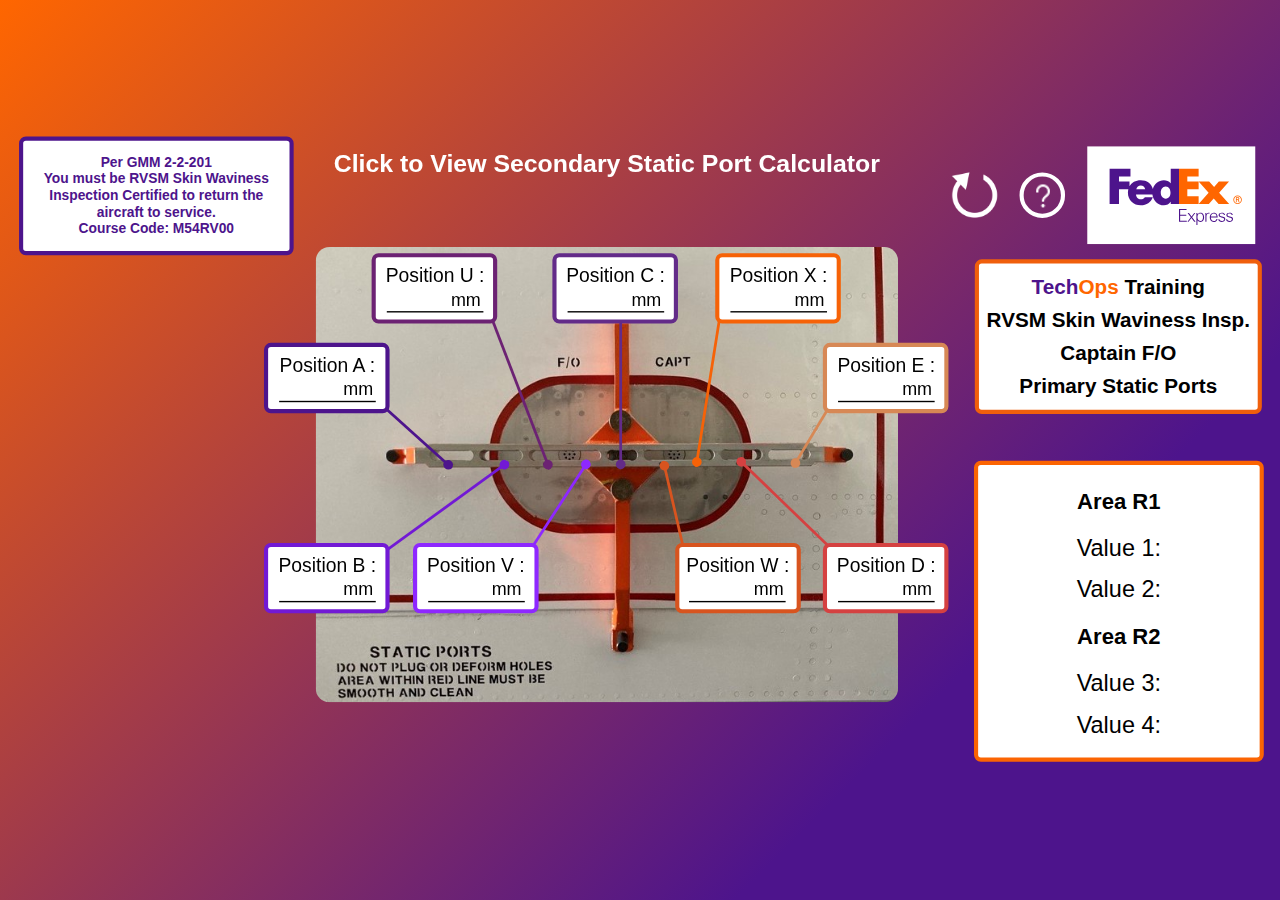
==== index.html @ b3b15b3c "update" ====
<!DOCTYPE html>
<html lang="en">

<head>
  <meta charset="UTF-8">
  <meta http-equiv="X-UA-Compatible" content="IE=edge">
  <meta name="viewport" content="width=device-width, initial-scale=1.0">
  <link rel="stylesheet" href="assets/css/style.css">
  <title>PW-4000 Engine</title>
</head>

<body>
<main>

  <section>


    <div class="tire">
      <h4>
        Per GMM 2-2-201
        <br>
        You must be RVSM Skin Waviness <br>
    Inspection Certified to return the <br>
    aircraft to  service. <br>
    Course Code: M54RV00
    </h4>
      <div class="switcher">
        <!-- <a href="index.html"> Primary Static Port Calculator</a> -->
        <a href="secondary.html">Click to View Secondary Static Port Calculator</a>
      </div>
      <h2>
        <span style="color:rgba(77,20,140,1)">Tech</span><span style="color:rgba(255,102,0,1)">Ops</span>
        Training
        <br>
        RVSM Skin Waviness Insp. <br>
    Captain F/O <br>
    Primary Static Ports
    </h2>
    <div class="btns-logo">
      <button class="reset" name="button" onclick="reset();">
        <img src="assets/images/reset.png" alt="">
      </button>
      <a  onclick="popup1()" class="info-btn ">
        <img src="assets/images/question-mark.png"  alt="">
      </a>
      <span class="popuptext" id="myPopup"><a href="https://training.techops.fedex.com/resources/video/other/How_To_Use_The_PW4000_Rub_Strip_Calculator.mp4" target="blank">How To Use The PW4000 Rub Strip Calculator</a>
     <br>   <a href="https://training.techops.fedex.com/resources/video/other/How_To_Use_The_PW4000_Rub_Strip_Calculator.mp4" target="blank">Dummy Link</a></span>
      <img class="logo" src="assets/images/FedEx.svg" alt="">
    </div>

      <img id="engine-img" src="assets/images/PrimaryPortCentered2.png" alt="">

      <div class="inputs" id="p1">
        <label for="">Position A :</label>
        <input class="position_data" type="number" name="" id="inp1">
      </div>
      <div class="inputs" id="p2">
        <label for="">Position B :</label>
        <input class="position_data" type="number" name="" id="inp2">
      </div>
      <div class="inputs" id="p3">
        <label for="">Position U :</label>
        <input class="position_data" type="number" name="" id="inp3">
      </div>
      <div class="inputs" id="p4">
        <label for="">Position V :</label>
        <input class="position_data" type="number" name="" id="inp4">
      </div>
      <div class="inputs" id="p5">
        <label for="">Position C :</label>
        <input class="position_data" type="number" name="" id="inp5">
      </div>
      <div class="inputs" id="p6">
        <label for="">Position W :</label>
        <input class="position_data" type="number" name="" id="inp6">
      </div>
      <div class="inputs" id="p7">
        <label for="">Position X :</label>
        <input class="position_data" type="number" name="" id="inp7">
      </div>
      <div class="inputs" id="p8">
        <label for="">Position D :</label>
        <input class="position_data" type="number" name="" id="inp8">
      </div>
      <div class="inputs" id="p9">
        <label for="">Position E :</label>
        <input class="position_data" type="number" name="" id="inp9">
      </div>

      <div class="lines" id="line1"></div>
      <div class="lines" id="line2"></div>
      <div class="lines" id="line3"></div>
      <div class="lines" id="line4"></div>
      <div class="lines" id="line5"></div>
      <div class="lines" id="line6"></div>
      <div class="lines" id="line7"></div>
      <div class="lines" id="line8"></div>
      <div class="lines" id="line9"></div>
      <div class="output">
        <div class="">
            <span class="area">Area R1</span>
          <h3 class="groups" id="groupA"> Value 1: <span></span> </h3>
          <h3 class="groups" id="groupB"> Value 2: <span></span> </h3>
          <span class="area">Area R2</span>
          <h3 class="groups" id="groupC"> Value 3: <span></span> </h3>
          <h3 class="groups" id="groupD"> Value 4: <span></span> </h3>
          <!-- <h1 class="groups" id="groupE"><b> Group E:</b> <span></span> </h1>
          <h1 class="groups" id="groupF"><b> Group F:</b> <span></span> </h1> -->
        </div>

      </div>


    </div>

  </section>

</main>
  <script type="text/javascript" src="assets/js/main.js">

  </script>
  <script>

    function popup1() {
      var popup = document.getElementById("myPopup");
    popup.classList.toggle("show");
  }
  </script>
</body>

</html>
---- assets/css/style.css ----
bor {
  margin: 0px;
  padding: 0px;
  box-sizing: border-box;
}

:focus {
  outline: none;
}

body {
  position: relative;
  font-family: sans-serif;
  background: linear-gradient(
    -45deg,
    rgb(77, 20, 140) 25%,
    rgb(255, 102, 0) 100%
  );
  width: 100vw;
  height: 100vh;
  display: flex;
  align-items: center;
  justify-content: center;
  overflow: hidden !important;
  margin: 0px !important;
  display: -webkit-flex;
  /* NEW */
  display: flex;
  -webkit-flex-wrap: wrap;
  /* NEW */
}
main {
  overflow: hidden;
  width: 100vw;
  height: 100vh;
  display: block;
  display: flex;
  align-items: center;
  justify-content: center;
}
h2 {
  position: absolute;
  right: -28%;
  top: 50%;
  transform: translate(70%, calc(-0% - 170px));
  text-align: left;
  font-size: 15px;
  line-height: 24px;
  padding: 5px;
  background: white;
  border-radius: 5px;
  border: 3px solid rgb(240, 95, 12);
  text-align: center;
  width: 192px;
}

h4 {
  position: absolute;
  left: -51%;
  top: -28%;
  text-align: left;
  font-size: 10px;
  line-height: 12px;
  padding: 10px 15px;
  background: white;
  color: rgb(77, 20, 140);
  border-radius: 5px;
  border: 3px solid rgb(77, 20, 140);
  text-align: center;
}
section {
  width: fit-content;
  height: fit-content;
  padding: 89px 270px 50px 222px !important;
  margin: auto;
  transform-origin: center;
}
.switcher {
  position: absolute;
  top: -24%;
  width: 100%;
  left: 50%;
  transform: translateX(-50%);
  display: flex;
  flex-direction: column;
  gap: 10px;
  padding: 10px;
}
.switcher a {
  font-size: 18px;
  color: #fff;
  font-weight: 600;
  text-align: center;
  text-decoration: none;
}
.tire {
  margin: auto;
  display: block;
  position: relative;
  width: fit-content;
  /* transform: translateY(-10px); */
}

.landscapeScreen #engine-img {
  height: 335px;
  border-radius: 10px;
}

.portraitScreen #engine-img {
  height: 335px;
  border-radius: 10px;
}

.inputs {
  background-color: white;
  padding: 5px 0;
  width: 85px;
  position: absolute;
  z-index: 1;
  transform-origin: center center;
  border-radius: 5px;
  border: 3px solid black;
  display: block;
}

.inputs label {
  width: auto;
  display: block;
  text-align: center;
  font-size: 14px;
}

.inputs input {
  font-size: 16px;
  text-align: center;
  border-top: none;
  border-right: none;
  border-left: none;
  border-image: initial;
  border-bottom: 1px solid black;
  border-radius: 0px;
  width: 40px;
  margin: auto;
  display: block;
  padding: 0;
  padding-right: 30px;
}
.inputs::after{
  content: "mm";
  display: block;
  width: 25px;
  position: absolute;
  right: 6px;
  bottom: 7px;
  font-size: 13px;
}


.inputs input::-webkit-outer-spin-button,
.inputs input::-webkit-inner-spin-button {
  appearance: none;
  margin: 0px;
}

.inputs input[type="number"] {
}

.reset {
  border: 0px;
  background: transparent;
  /* position: absolute; */
  /* right: -130px; */
  /* top: 70px; */
  width: 33px;
  height: 33px;
  padding: 0px;
}

.reset img {
  width: 100%;
}

#p1 {
  left: 2%;
  top: 28.5%;
  transform: translate(-50%, -50%);
  border-color: rgb(77, 20, 140);
}

#p2 {
  left: 2%;
  top: 72%;
  transform: translate(-50%, -50%);
  border-color: rgb(114 25 213);
}

#p3 {
  left: 20.5%;
  top: 9%;
  transform: translate(-50%, -50%);
  border-color: rgb(108, 34, 115);
}

#p4 {
  left: 27.5%;
  bottom: 28%;
  transform: translate(-50%, 50%);
  border-color: rgb(142 40 255);
}

#p5 {
  left: 51.5%;
  bottom: 91%;
  transform: translate(-50%, 50%);
  border-color:      #632b89;
}

#p6 {
  right: 27.5%;
  bottom: 28%;
  transform: translate(50%, 50%);
  border-color: rgb(216, 84, 31);
}

#p7 {
  right: 20.5%;
  top: 9%;
  transform: translate(50%, -50%);
  border-color: rgb(246, 98, 7);
}

#p8 {
  right: 2%;
  top: 72%;
  transform: translate(50%, -50%);
  border-color: rgb(213 65 65);
}
#p9 {
  right: 2%;
  top: 28.5%;
  transform: translate(50%, -50%);
  border-color: rgb(215 136 85);
}

.lines {
  width: 2px;
  background: red;
  position: absolute;
  z-index: 0;
  height: 120px;
  transform-origin: center center;
}

.lines::after {
  content: "";
  display: block;
  width: 7px;
  height: 7px;
  background: red;
  position: absolute;
  bottom: 0px;
  left: 50%;
  transform: translateX(-50%);
  border-radius: 50%;
}

#line1 {
  left: 12.7%;
  top: 36%;
  transform: translate(-50%, -50%) rotate(-48deg);
  background: rgb(77, 20, 140);
}

#line1::after {
  background: rgb(77, 20, 140);
}

#line2 {
  left: 21.5%;
  top: 57.2%;
  transform: translate(-50%, -50%) rotate(-126deg);
  /* height: 109px; */
  background: rgb(114 25 213);
}

#line2::after {
  background: rgb(114 25 213);
}

#line3 {
  left: 35.2%;
  top: 31.4%;
  transform: translate(-50%, -50%) rotate(-21deg);
  /* height: 111px; */
  background: rgb(108, 34, 115);
}

#line3::after {
  background: rgb(108, 34, 115);
}

#line4 {
  left: 39.1%;
  bottom: 38.7%;
  transform: translate(-50%, 50%) rotate(-147deg);
  background: rgb(142 40 255);
}

#line4::after {
  background: rgb(142 40 255);
}

#line5 {
  left: 52.5%;
  bottom: 69.7%;
  transform: translate(-50%, 50%) rotate(360deg);
  background: #632b89;
}

#line5::after {
  background: #632b89;
}

#line6 {
  right: 38%;
  bottom: 40.5%;
  transform: translate(50%, 50%) rotate(167deg);
  background: rgb(216, 84, 31);
  height: 90px;
}

#line6::after {
  background: rgb(216, 84, 31);
}

#line7 {
  right: 32.5%;
  top: 30%;
  transform: translate(50%, -50%) rotate(9deg);
  background: rgb(246, 98, 7);
}

#line7::after {
  background: rgb(246, 98, 7);
}

#line8 {
  right: 17.2%;
  top: 58.5%;
  transform: translate(50%, -50%) rotate(134deg);
  background: rgb(213 65 65);
}

#line8::after {
  background: rgb(213 65 65);
}

#line9 {
  right: 12.6%;
    top: 36.2%;
    transform: translate(50%, -50%) rotate(31deg);
    height: 90px;
    background: rgb(215 136 85);
}

#line9::after {
  background: rgb(215 136 85);
}

.output {
  display: block;
  align-items: center;
  justify-content: center;
  flex-grow: 1;
  width: 188px;
  padding: 8px;
  position: absolute;
  right: -28%;
  top: 33%;
  transform: translate(70%, calc(-0% + 45px));
  background: white;
  border-radius: 5px;
  border: 3px solid rgb(251, 100, 2);
}

.output > div {
  width: 100%;
}
.output span {
  margin: 10px 0;
  font-weight: 600;
  text-align: center;
}
.area {
  display: block;
  margin: auto;
}
.groups {
  display: block;
  font-size: 17px;
  line-height: 30px;
  text-align: center;
  margin: 0px;
  font-weight: 500;
}

.info-btn {
  /* position: absolute; */
  /* right: -75px; */
  /* top: 70px; */
  width: 27px;
  height: 27px;
  border-radius: 50%;
  border: 3px solid white;
  display: flex;
  align-items: center;
  justify-content: center;
}

.info-btn img {
  width: 20px;
}

.logo {
  /* position: absolute; */
  /* left: -17%; */
  /* top: 23%; */
  width: 122px;
  background: white;
}

.btns-logo {
  position: absolute;

  width: 220px;

  height: 79px;

  /* background: red; */

  right: -45%;

  top: 18px;

  right: -25%;

  top: 50%;

  transform: translate(70%, calc(-0% - 244px));

  display: flex;

  align-items: center;

  justify-content: space-between;
  z-index: 3;
}

/* @media (max-width: 1200px) {
  section {
    position: relative;

    padding: 75px 160px 0px 160px !important;
  }
} */
/* @media (max-width: 892px) {
  .switcher a {
    font-size: 15px;
  }
  .info-btn {
    width: 25px;
    height: 25px;
  }
  .btns-logo {
    width: 185px;
    right: -11%;
  }
  .logo {
    width: 85px;
  }
  .reset img {
    width: 90%;
  }
  h4 {
    left: -31%;
    top: -26%;
    font-size: 9px;
    padding: 8px 4px;
    max-width: 115px;
  }
  h2 {
    right: -20%;
    top: 50%;
    font-size: 12px;
    line-height: 17px;
    max-width: 115px;
  }
  .output {
    max-width: 115px;
    position: absolute;
    right: -20%;
    top: 24%;
    padding: 3px;
  }
  .groups {
    font-size: 16px;
  }
  section {
    padding-right: 167px !important;
  }
  .output span {
    margin: 3px 0;
  }
} */
@media (max-width: 745px) {
  .portraitScreen #engine-img {
    height: 300px;
    border-radius: 10px;
  }
  h4 {

    max-width: 100px;
}
h2 , .output{
  max-width: 102px;
}
.btns-logo {
  width: 164px;
  right: -11%;
}


}

/* --- popup-- */
.info-btn {
  cursor: pointer;
}

/* The actual popup */
.popuptext {
  visibility: hidden;
  min-width: 160px;
  background-color: rgb(255, 255, 255);
  color: #fff;
  text-align: center;
  border-radius: 6px;
  padding: 4px 0;
  position: absolute;
  z-index: 1;
  bottom:-70%;
  left: -37%;
  text-decoration: none;
  border: 1px solid rgb(253, 101, 2);
}

.popuptext a {
  text-decoration: none;
  color: blue;
  /* font-weight: 600; */
  /* text-align: center; */
  /* font-size: 18px; */
}

/* Popup arrow */
.popuptext::after {
  content: "";
  position: absolute;
  top: -40%;
  transform: rotate(180deg);
  left: 47%;
  margin-left: -5px;
  border-width: 12px;
  border-style: solid;
  border-color: rgb(253, 101, 2) transparent transparent transparent;
}

/* Toggle this class - hide and show the popup */
.show {
  visibility: visible;
  -webkit-animation: fadeIn 1s;
  animation: fadeIn 1s;
}

/* Add animation (fade in the popup) */
@-webkit-keyframes fadeIn {
  from {
    opacity: 0;
  }

  to {
    opacity: 1;
  }
}

@keyframes fadeIn {
  from {
    opacity: 0;
  }

  to {
    opacity: 1;
  }
}

@media (min-height: 629px) {
  .landscapeScreen #engine-img {
    height: 330px;
    border-radius: 10px;
  }
}

@media (max-width: 925px) {
  section{
    transform: scale(0.9) translateY(-7%);
  }
}

@media (min-width: 1050px) {
  section{
    transform: scale(1.1) translateY(-7%);
  }
}

@media (min-width: 1100px) {
  section{
    transform: scale(1.2) translateY(-7%);
  }
}
@media (min-width: 1150px) {
  section{
    transform: scale(1.25) translateY(-7%);
  }
}
@media (min-width: 1180px) {
  section{
    transform: scale(1.28) translateY(-7%);
  }
}
@media (min-width: 1200px) {
  section{
    transform: scale(1.3);
  }
}
@media (min-width: 1250px) {
  section{
    transform: scale(1.35);
  }
}
@media (min-width: 1280px) {
  section{
    transform: scale(1.38);
  }
}
@media (min-width: 1300px) {
  section{
    transform: scale(1.4);
  }
}
@media (min-width: 1600px) {
  section{
    transform: scale(1.5);
  }
}
@media (min-width: 1800px) {
  section{
    transform: scale(1.65);
  }
}


/* @media (max-width: 1200px) {
  section {
    transform: translateY(-5%);
  }
} */
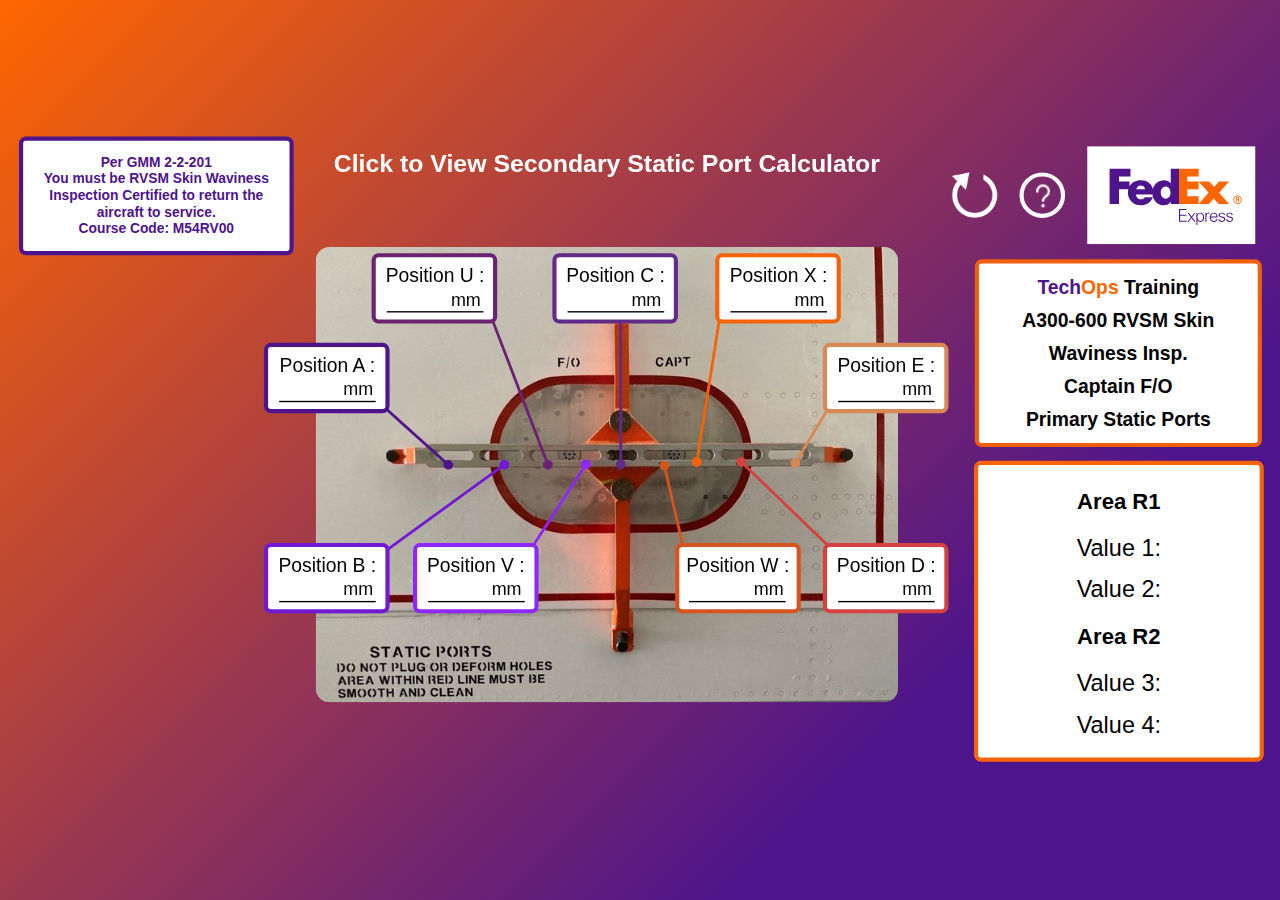
==== commit 9130c991: "update" ====
--- a/index.html
+++ b/index.html
@@ -32,7 +32,8 @@
         <span style="color:rgba(77,20,140,1)">Tech</span><span style="color:rgba(255,102,0,1)">Ops</span>
         Training
         <br>
-        RVSM Skin Waviness Insp. <br>
+        A300-600 RVSM Skin <br>
+    Waviness Insp. <br>
     Captain F/O <br>
     Primary Static Ports
     </h2>
--- a/assets/css/style.css
+++ b/assets/css/style.css
@@ -44,7 +44,7 @@
   top: 50%;
   transform: translate(70%, calc(-0% - 170px));
   text-align: left;
-  font-size: 15px;
+  font-size: 14px;
   line-height: 24px;
   padding: 5px;
   background: white;
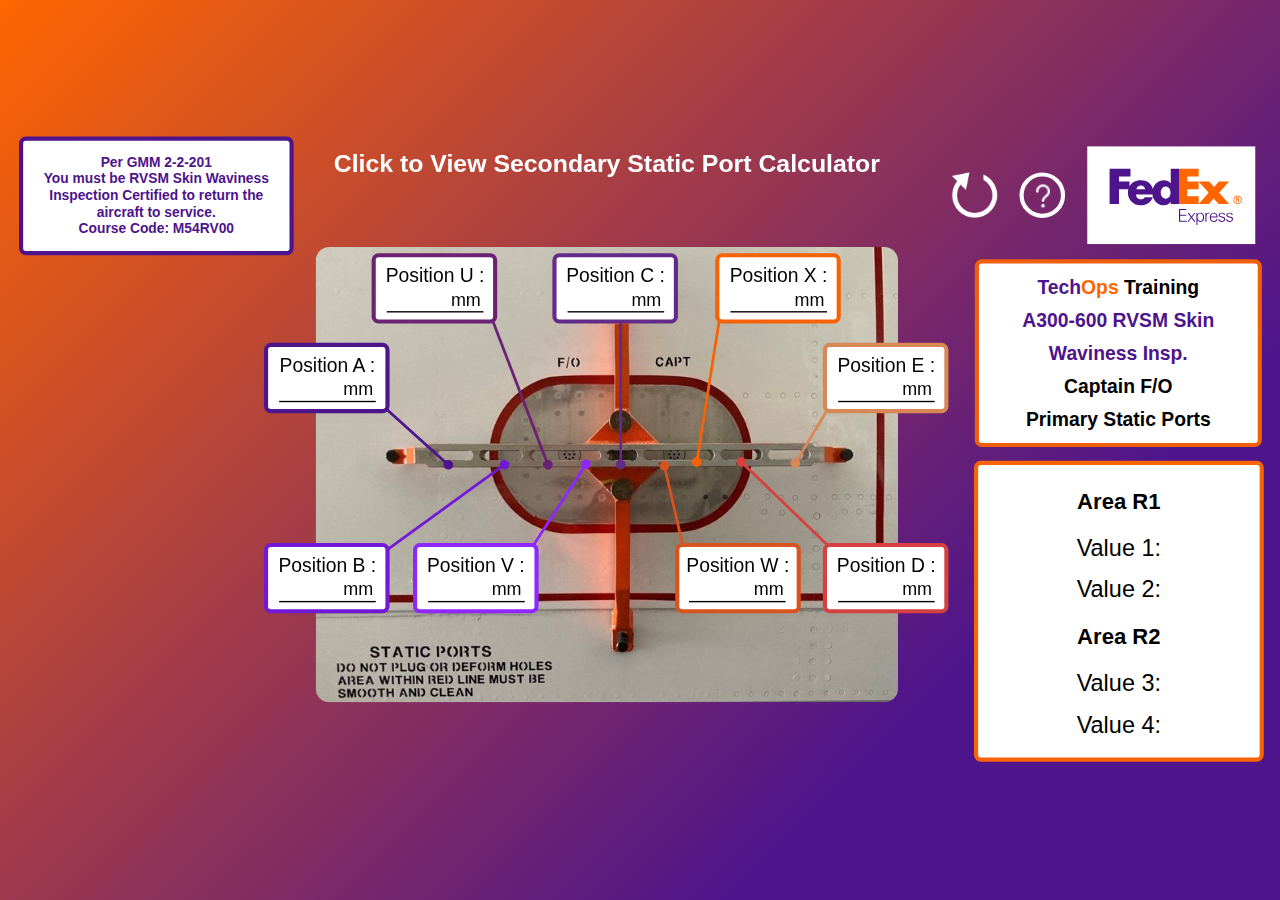
==== commit 9ae7f5e6: "update" ====
--- a/index.html
+++ b/index.html
@@ -32,8 +32,10 @@
         <span style="color:rgba(77,20,140,1)">Tech</span><span style="color:rgba(255,102,0,1)">Ops</span>
         Training
         <br>
+        <span style="color:rgba(77,20,140,1)">
         A300-600 RVSM Skin <br>
     Waviness Insp. <br>
+    </span>
     Captain F/O <br>
     Primary Static Ports
     </h2>
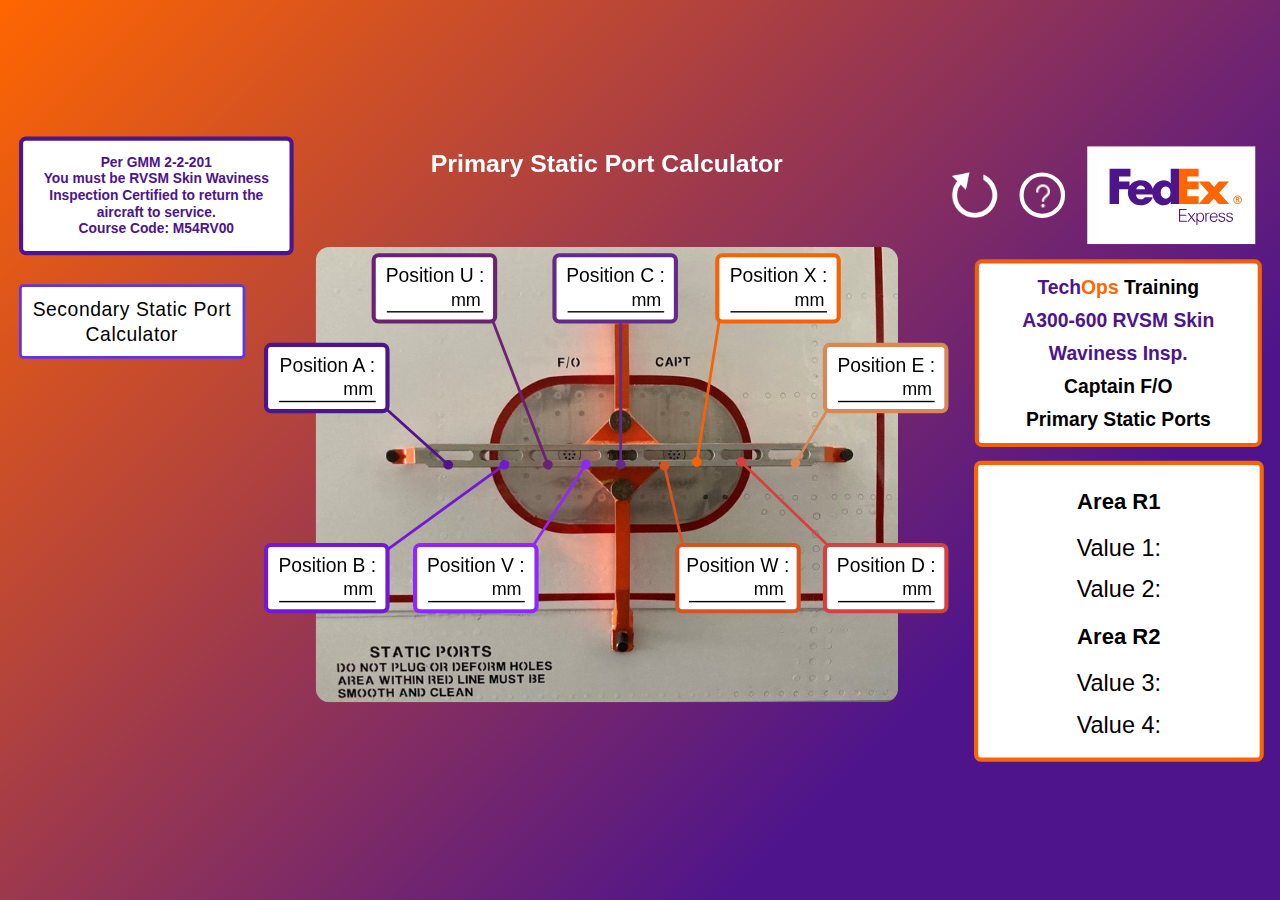
==== commit 0cc92a4c: "update" ====
--- a/index.html
+++ b/index.html
@@ -16,6 +16,15 @@
 
 
     <div class="tire">
+ 
+      <!-- <a class="switchbtn" href="secondary.html"> Secondary Static  Port Calculator
+      </a> -->
+
+      <a href="secondary.html" class="switchbtn">
+  
+    Secondary Static Port <br> Calculator
+      </a >
+
       <h4>
         Per GMM 2-2-201
         <br>
@@ -26,7 +35,7 @@
     </h4>
       <div class="switcher">
         <!-- <a href="index.html"> Primary Static Port Calculator</a> -->
-        <a href="secondary.html">Click to View Secondary Static Port Calculator</a>
+        <a >Primary Static Port Calculator</a>
       </div>
       <h2>
         <span style="color:rgba(77,20,140,1)">Tech</span><span style="color:rgba(255,102,0,1)">Ops</span>
--- a/assets/css/style.css
+++ b/assets/css/style.css
@@ -68,6 +68,48 @@
   border: 3px solid rgb(77, 20, 140);
   text-align: center;
 }
+
+
+.switchbtn {
+  display: flex;
+  position: absolute;
+  text-align: center;
+  left: -51%;
+  top: 8%;
+  height: 3em;
+  text-decoration: none;
+  padding: 4px 8px;
+  min-width: 100px;
+  align-items: center;
+  justify-content: center;
+  color: #000000;
+  border-radius: 3px;
+  letter-spacing: 0.4px;
+  transition: all 0.2s linear;
+  font-weight: 500;
+  cursor: pointer;
+  border: 2px solid rgb(91, 55, 234);
+  background: #fff;
+  
+  font-size: 14px;
+line-height: 18px;
+ }
+ 
+ .switchbtn > svg {
+  margin-right: 5px;
+  margin-left: 5px;
+  font-size: 20px;
+  transition: all 0.4s ease-in;
+ }
+ 
+ .switchbtn:hover > svg {
+  font-size: 1.2em;
+  transform: translateX(-5px);
+ }
+ 
+ 
+
+
 section {
   width: fit-content;
   height: fit-content;
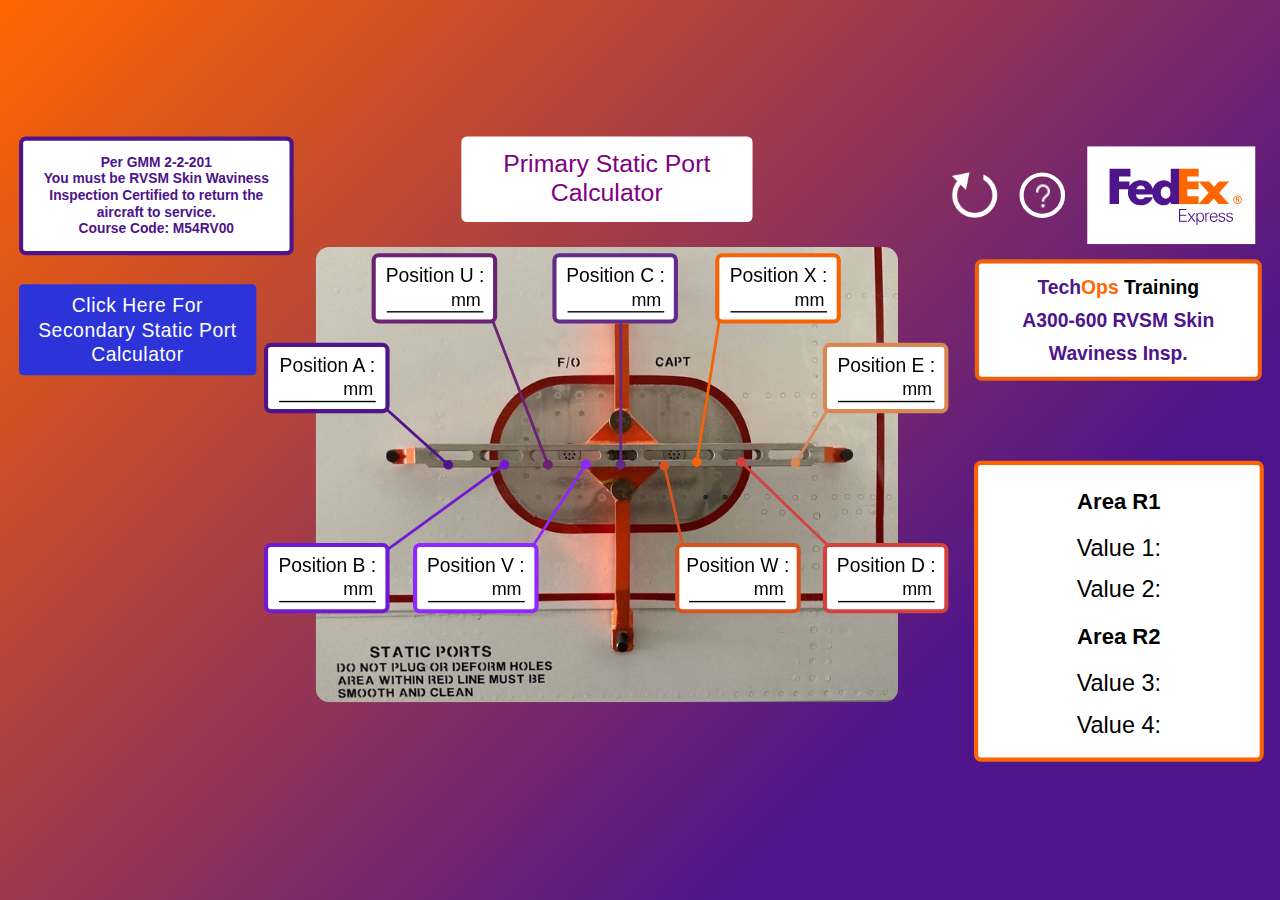
==== commit 505da4f7: "updating" ====
--- a/index.html
+++ b/index.html
@@ -21,7 +21,7 @@
       </a> -->
 
       <a href="secondary.html" class="switchbtn">
-  
+  Click Here For <br>
     Secondary Static Port <br> Calculator
       </a >
 
@@ -45,8 +45,6 @@
         A300-600 RVSM Skin <br>
     Waviness Insp. <br>
     </span>
-    Captain F/O <br>
-    Primary Static Ports
     </h2>
     <div class="btns-logo">
       <button class="reset" name="button" onclick="reset();">
--- a/assets/css/style.css
+++ b/assets/css/style.css
@@ -78,18 +78,18 @@
   top: 8%;
   height: 3em;
   text-decoration: none;
-  padding: 4px 8px;
+  padding: 10px 12px;
   min-width: 100px;
   align-items: center;
   justify-content: center;
-  color: #000000;
+  color: #fff;
   border-radius: 3px;
   letter-spacing: 0.4px;
   transition: all 0.2s linear;
   font-weight: 500;
   cursor: pointer;
-  border: 2px solid rgb(91, 55, 234);
-  background: #fff;
+  border: 2px solid #2c34d9;
+  background: #2c34d9;
   
   font-size: 14px;
 line-height: 18px;
@@ -127,11 +127,14 @@
   flex-direction: column;
   gap: 10px;
   padding: 10px;
+  background: #fff;
+  width: fit-content;
+  border-radius: 4px;
 }
 .switcher a {
   font-size: 18px;
-  color: #fff;
-  font-weight: 600;
+  color: purple;
+  font-weight: 500;
   text-align: center;
   text-decoration: none;
 }
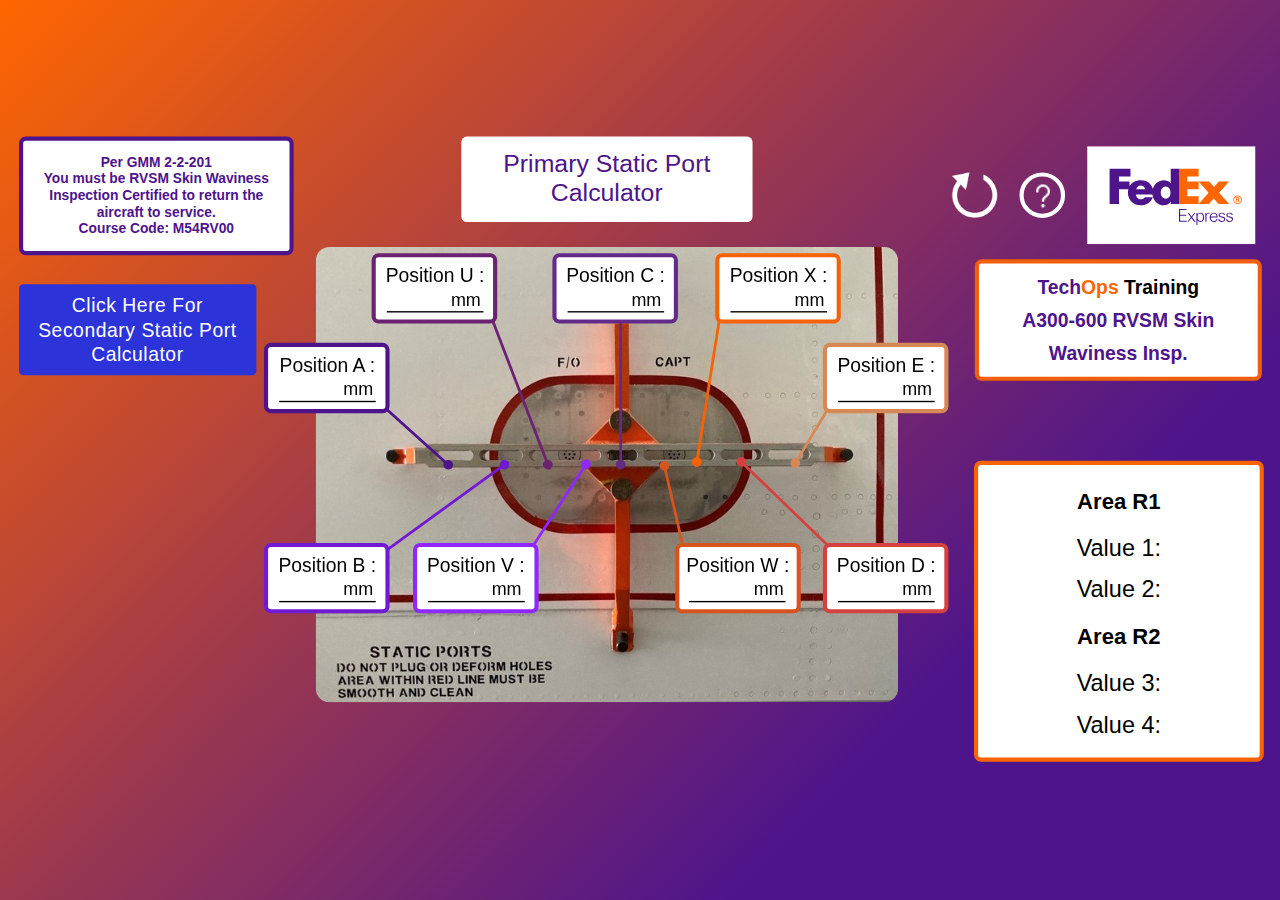
==== commit 811f26fc: "m" ====
--- a/index.html
+++ b/index.html
@@ -53,8 +53,9 @@
       <a  onclick="popup1()" class="info-btn ">
         <img src="assets/images/question-mark.png"  alt="">
       </a>
-      <span class="popuptext" id="myPopup"><a href="https://training.techops.fedex.com/resources/video/other/How_To_Use_The_PW4000_Rub_Strip_Calculator.mp4" target="blank">How To Use The PW4000 Rub Strip Calculator</a>
-     <br>   <a href="https://training.techops.fedex.com/resources/video/other/How_To_Use_The_PW4000_Rub_Strip_Calculator.mp4" target="blank">Dummy Link</a></span>
+      <span class="popuptext" id="myPopup"><a href="https://training.techops.fedex.com/resources/video/A300/A300_How_To_Use_The_A300_Skin_Waviness_Calculator.mp4" target="blank">How To Use The A300-600 RVSM Skin Waviness Calculator</a>
+   <a href="https://training.techops.fedex.com/resources/video.aspx?id=2679" target="blank">A300 RVSM Measurements</a>    <a href="https://training.techops.fedex.com/resources/video.aspx?id=2678" target="blank">A300 Skin Waviness Tool Installation</a></span>
+ 
       <img class="logo" src="assets/images/FedEx.svg" alt="">
     </div>
 
--- a/assets/css/style.css
+++ b/assets/css/style.css
@@ -133,7 +133,7 @@
 }
 .switcher a {
   font-size: 18px;
-  color: purple;
+  color: rgba(77,20,140,1);
   font-weight: 500;
   text-align: center;
   text-decoration: none;
@@ -593,15 +593,19 @@
   padding: 4px 0;
   position: absolute;
   z-index: 1;
-  bottom:-70%;
+  bottom:-118%;
   left: -37%;
   text-decoration: none;
   border: 1px solid rgb(253, 101, 2);
+  display: flex;
+  flex-direction: column;
+  gap: 7px;
 }
 
 .popuptext a {
   text-decoration: none;
   color: blue;
+  line-height: 20px;
   /* font-weight: 600; */
   /* text-align: center; */
   /* font-size: 18px; */
@@ -611,9 +615,9 @@
 .popuptext::after {
   content: "";
   position: absolute;
-  top: -40%;
+  top: -25%;
   transform: rotate(180deg);
-  left: 47%;
+  left: 46%;
   margin-left: -5px;
   border-width: 12px;
   border-style: solid;
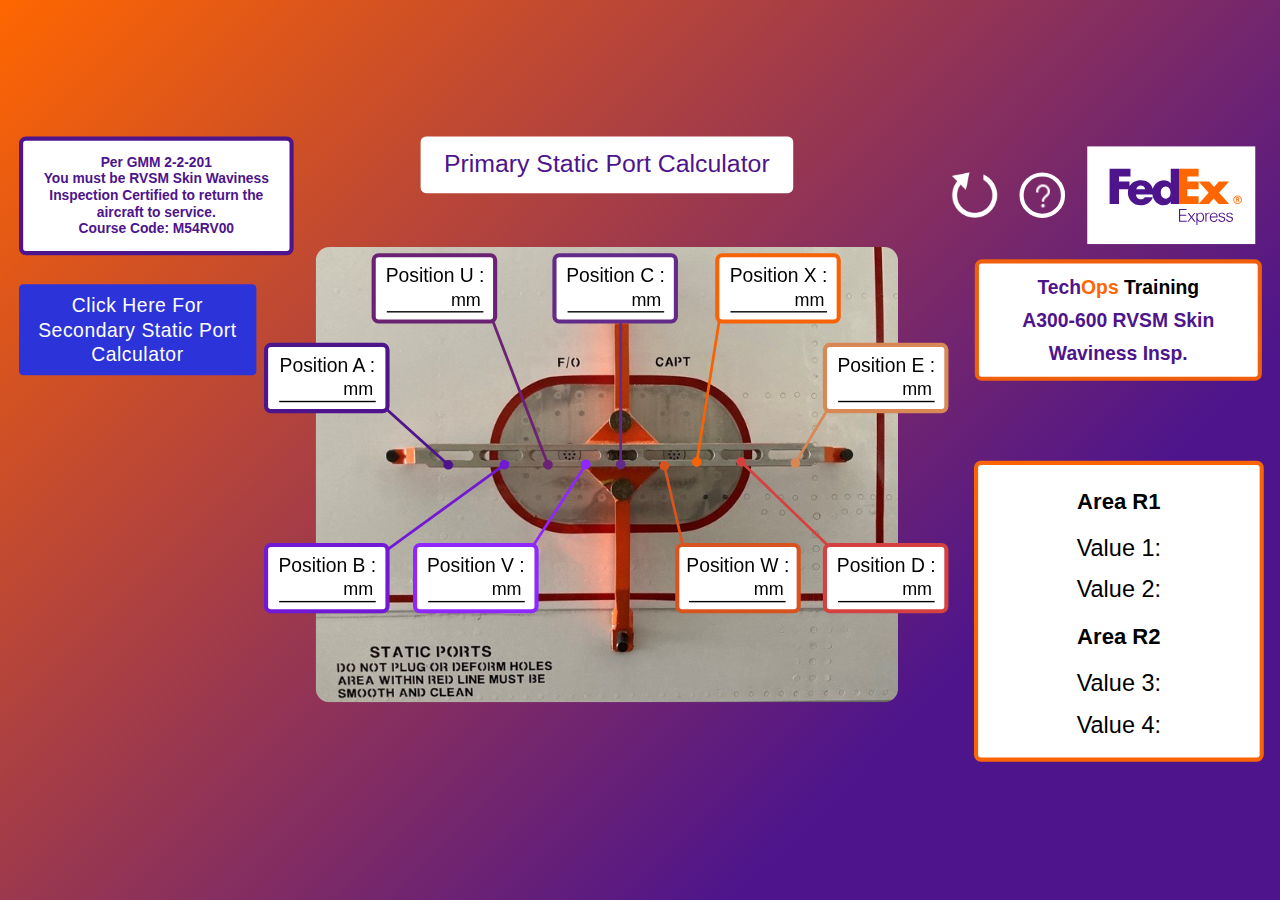
==== commit 8ff2c0c1: "updating" ====
--- a/index.html
+++ b/index.html
@@ -10,133 +10,144 @@
 </head>
 
 <body>
-<main>
+  <main>
 
-  <section>
+    <section>
 
 
-    <div class="tire">
- 
-      <!-- <a class="switchbtn" href="secondary.html"> Secondary Static  Port Calculator
+      <div class="tire">
+
+        <!-- <a class="switchbtn" href="secondary.html"> Secondary Static  Port Calculator
       </a> -->
 
-      <a href="secondary.html" class="switchbtn">
-  Click Here For <br>
-    Secondary Static Port <br> Calculator
-      </a >
+        <a href="secondary.html" class="switchbtn">
+          Click Here For <br>
+          Secondary Static Port <br> Calculator
+        </a>
 
-      <h4>
-        Per GMM 2-2-201
-        <br>
-        You must be RVSM Skin Waviness <br>
-    Inspection Certified to return the <br>
-    aircraft to  service. <br>
-    Course Code: M54RV00
-    </h4>
-      <div class="switcher">
-        <!-- <a href="index.html"> Primary Static Port Calculator</a> -->
-        <a >Primary Static Port Calculator</a>
-      </div>
-      <h2>
-        <span style="color:rgba(77,20,140,1)">Tech</span><span style="color:rgba(255,102,0,1)">Ops</span>
-        Training
-        <br>
-        <span style="color:rgba(77,20,140,1)">
-        A300-600 RVSM Skin <br>
-    Waviness Insp. <br>
-    </span>
-    </h2>
-    <div class="btns-logo">
-      <button class="reset" name="button" onclick="reset();">
-        <img src="assets/images/reset.png" alt="">
-      </button>
-      <a  onclick="popup1()" class="info-btn ">
-        <img src="assets/images/question-mark.png"  alt="">
-      </a>
-      <span class="popuptext" id="myPopup"><a href="https://training.techops.fedex.com/resources/video/A300/A300_How_To_Use_The_A300_Skin_Waviness_Calculator.mp4" target="blank">How To Use The A300-600 RVSM Skin Waviness Calculator</a>
-   <a href="https://training.techops.fedex.com/resources/video.aspx?id=2679" target="blank">A300 RVSM Measurements</a>    <a href="https://training.techops.fedex.com/resources/video.aspx?id=2678" target="blank">A300 Skin Waviness Tool Installation</a></span>
- 
-      <img class="logo" src="assets/images/FedEx.svg" alt="">
-    </div>
+        <h4>
+          Per GMM 2-2-201
+          <br>
+          You must be RVSM Skin Waviness <br>
+          Inspection Certified to return the <br>
+          aircraft to service. <br>
+          Course Code: M54RV00
+        </h4>
+        <div class="switcher">
+          <!-- <a href="index.html"> Primary Static Port Calculator</a> -->
+          <a>Primary Static Port Calculator</a>
+        </div>
+        <h2>
+          <span style="color:rgba(77,20,140,1)">Tech</span><span style="color:rgba(255,102,0,1)">Ops</span>
+          Training
+          <br>
+          <span style="color:rgba(77,20,140,1)">
+            A300-600 RVSM Skin <br>
+            Waviness Insp. <br>
+          </span>
+        </h2>
+        <div class="btns-logo">
+          <button class="reset" id="resetbtn" name="button" >
+            <img src="assets/images/reset.png" alt="">
+          </button>
+          <a onclick="popup1()" id="infobtn" class="info-btn ">
+            <img src="assets/images/question-mark.png" alt="">
+          </a>
+          <span class="popuptext" id="myPopup">
+            <a href="https://training.techops.fedex.com/resources/video/A300/A300_How_To_Use_The_A300_Skin_Waviness_Calculator.mp4" target="blank">
+              How To Use The A300-600 RVSM Skin Waviness Calculator
+            </a>
+            <a href="https://training.techops.fedex.com/resources/video.aspx?id=2678" target="blank">
+              A300 Skin Waviness Tool
+              Installation
+            </a>
+            <a href="https://training.techops.fedex.com/resources/video.aspx?id=2679" target="blank">
+              A300 RVSM Measurements
+            </a>
+          </span>
+          <img class="logo" src="assets/images/FedEx.svg" alt="">
+        </div>
 
-      <img id="engine-img" src="assets/images/PrimaryPortCentered2.png" alt="">
+        <img id="engine-img" src="assets/images/PrimaryPortCentered2.png" alt="">
 
-      <div class="inputs" id="p1">
-        <label for="">Position A :</label>
-        <input class="position_data" type="number" name="" id="inp1">
-      </div>
-      <div class="inputs" id="p2">
-        <label for="">Position B :</label>
-        <input class="position_data" type="number" name="" id="inp2">
-      </div>
-      <div class="inputs" id="p3">
-        <label for="">Position U :</label>
-        <input class="position_data" type="number" name="" id="inp3">
-      </div>
-      <div class="inputs" id="p4">
-        <label for="">Position V :</label>
-        <input class="position_data" type="number" name="" id="inp4">
-      </div>
-      <div class="inputs" id="p5">
-        <label for="">Position C :</label>
-        <input class="position_data" type="number" name="" id="inp5">
-      </div>
-      <div class="inputs" id="p6">
-        <label for="">Position W :</label>
-        <input class="position_data" type="number" name="" id="inp6">
-      </div>
-      <div class="inputs" id="p7">
-        <label for="">Position X :</label>
-        <input class="position_data" type="number" name="" id="inp7">
-      </div>
-      <div class="inputs" id="p8">
-        <label for="">Position D :</label>
-        <input class="position_data" type="number" name="" id="inp8">
-      </div>
-      <div class="inputs" id="p9">
-        <label for="">Position E :</label>
-        <input class="position_data" type="number" name="" id="inp9">
-      </div>
+        <div class="inputs" id="p1">
+          <label for="">Position A :</label>
+          <input class="position_data" type="number" name="" id="inp1">
+        </div>
+        <div class="inputs" id="p2">
+          <label for="">Position B :</label>
+          <input class="position_data" type="number" name="" id="inp2">
+        </div>
+        <div class="inputs" id="p3">
+          <label for="">Position U :</label>
+          <input class="position_data" type="number" name="" id="inp3">
+        </div>
+        <div class="inputs" id="p4">
+          <label for="">Position V :</label>
+          <input class="position_data" type="number" name="" id="inp4">
+        </div>
+        <div class="inputs" id="p5">
+          <label for="">Position C :</label>
+          <input class="position_data" type="number" name="" id="inp5">
+        </div>
+        <div class="inputs" id="p6">
+          <label for="">Position W :</label>
+          <input class="position_data" type="number" name="" id="inp6">
+        </div>
+        <div class="inputs" id="p7">
+          <label for="">Position X :</label>
+          <input class="position_data" type="number" name="" id="inp7">
+        </div>
+        <div class="inputs" id="p8">
+          <label for="">Position D :</label>
+          <input class="position_data" type="number" name="" id="inp8">
+        </div>
+        <div class="inputs" id="p9">
+          <label for="">Position E :</label>
+          <input class="position_data" type="number" name="" id="inp9">
+        </div>
 
-      <div class="lines" id="line1"></div>
-      <div class="lines" id="line2"></div>
-      <div class="lines" id="line3"></div>
-      <div class="lines" id="line4"></div>
-      <div class="lines" id="line5"></div>
-      <div class="lines" id="line6"></div>
-      <div class="lines" id="line7"></div>
-      <div class="lines" id="line8"></div>
-      <div class="lines" id="line9"></div>
-      <div class="output">
-        <div class="">
+        <div class="lines" id="line1"></div>
+        <div class="lines" id="line2"></div>
+        <div class="lines" id="line3"></div>
+        <div class="lines" id="line4"></div>
+        <div class="lines" id="line5"></div>
+        <div class="lines" id="line6"></div>
+        <div class="lines" id="line7"></div>
+        <div class="lines" id="line8"></div>
+        <div class="lines" id="line9"></div>
+        <div class="output">
+          <div class="">
             <span class="area">Area R1</span>
-          <h3 class="groups" id="groupA"> Value 1: <span></span> </h3>
-          <h3 class="groups" id="groupB"> Value 2: <span></span> </h3>
-          <span class="area">Area R2</span>
-          <h3 class="groups" id="groupC"> Value 3: <span></span> </h3>
-          <h3 class="groups" id="groupD"> Value 4: <span></span> </h3>
-          <!-- <h1 class="groups" id="groupE"><b> Group E:</b> <span></span> </h1>
+            <h3 class="groups" id="groupA"> Value 1: <span></span> </h3>
+            <h3 class="groups" id="groupB"> Value 2: <span></span> </h3>
+            <span class="area">Area R2</span>
+            <h3 class="groups" id="groupC"> Value 3: <span></span> </h3>
+            <h3 class="groups" id="groupD"> Value 4: <span></span> </h3>
+            <!-- <h1 class="groups" id="groupE"><b> Group E:</b> <span></span> </h1>
           <h1 class="groups" id="groupF"><b> Group F:</b> <span></span> </h1> -->
+          </div>
+
         </div>
+
 
       </div>
 
+    </section>
 
-    </div>
-
-  </section>
-
-</main>
+  </main>
+  <script src="assets/js/jquery-3.5.1.min.js"></script>
   <script type="text/javascript" src="assets/js/main.js">
 
   </script>
   <script>
+    $(document).ready(function(){
+      $("#infobtn").click(function(){
+        $("#myPopup").toggleClass("show");
+      });
+});
+  </script>
 
-    function popup1() {
-      var popup = document.getElementById("myPopup");
-    popup.classList.toggle("show");
-  }
-  </script>
 </body>
 
 </html>
--- a/assets/css/style.css
+++ b/assets/css/style.css
@@ -90,24 +90,24 @@
   cursor: pointer;
   border: 2px solid #2c34d9;
   background: #2c34d9;
-  
+
   font-size: 14px;
 line-height: 18px;
  }
- 
+
  .switchbtn > svg {
   margin-right: 5px;
   margin-left: 5px;
   font-size: 20px;
   transition: all 0.4s ease-in;
  }
- 
+
  .switchbtn:hover > svg {
   font-size: 1.2em;
   transform: translateX(-5px);
  }
- 
- 
+
+
 
 
 section {
@@ -130,6 +130,7 @@
   background: #fff;
   width: fit-content;
   border-radius: 4px;
+  width: 250px;
 }
 .switcher a {
   font-size: 18px;
